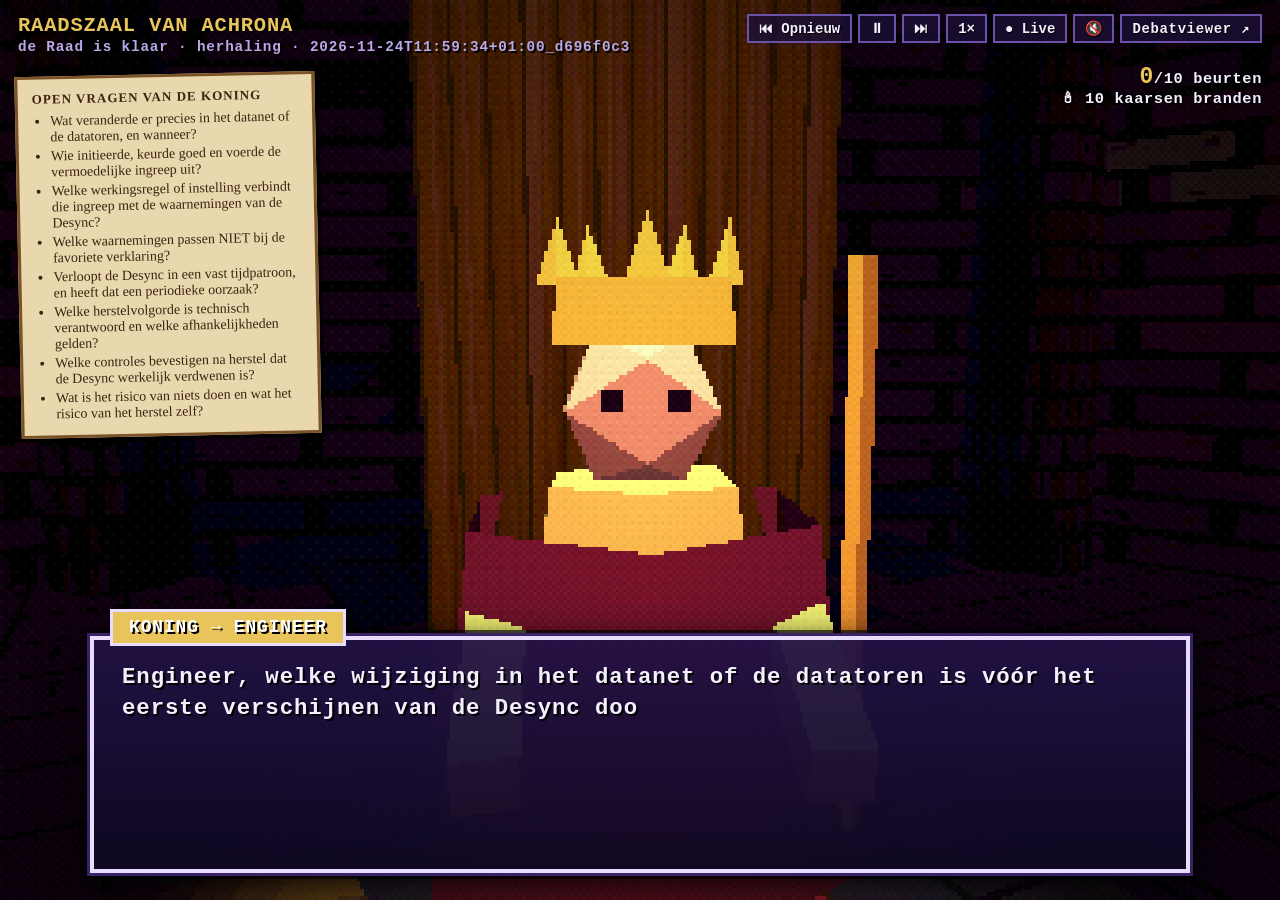
==== zaal/index.html @ 0ef10c66 "Raadszaal: PS1-stijl 3D-weergave van het debat op /zaal Kaarsen als Beurtenbudget, tekstbox in recht" ====
<!doctype html>
<html lang="nl">
<head>
<meta charset="utf-8">
<meta name="viewport" content="width=device-width, initial-scale=1">
<title>Raadszaal van Achrona</title>
<style>
  :root { --paars: #2a1650; --rand: #e8dcff; --diep: #0b0614; --goud: #e8c45a; --tekst: #f4efff; }
  * { box-sizing: border-box; }
  html, body { margin: 0; height: 100%; overflow: hidden; background: var(--diep); color: var(--tekst);
    font-family: "Courier New", ui-monospace, monospace; }
  canvas#scherm { position: fixed; inset: 0; width: 100vw; height: 100vh; display: block; cursor: pointer; }
  .pixel { font-weight: 700; letter-spacing: .04em; text-shadow: 2px 2px 0 #000; }

  /* Bovenbalk */
  #kop { position: fixed; top: 0; left: 0; right: 0; display: flex; align-items: flex-start; gap: 16px; padding: 14px 18px; pointer-events: none; }
  #titel { font-size: clamp(14px, 1.6vw, 22px); color: var(--goud); }
  #titel small { display: block; font-size: .7em; color: #b9a8e6; margin-top: 2px; }
  #knoppen { margin-left: auto; display: flex; gap: 6px; flex-wrap: wrap; justify-content: flex-end; pointer-events: auto; }
  #knoppen button, #knoppen a { font: inherit; font-size: 14px; font-weight: 700; color: var(--tekst); background: #1b1036cc; border: 2px solid #6a52a8;
    padding: 4px 10px; cursor: pointer; text-decoration: none; text-shadow: 1px 1px 0 #000; image-rendering: pixelated; }
  #knoppen button:hover, #knoppen a:hover { border-color: var(--rand); background: #2a1a52; }
  #knoppen .aan { border-color: var(--goud); color: var(--goud); }

  /* Beurtenteller */
  #teller { position: fixed; top: 64px; right: 18px; font-size: clamp(13px, 1.2vw, 17px); text-align: right; pointer-events: none; }
  #teller b { color: var(--goud); font-size: 1.5em; }

  /* Open vragen: briefje op perkament */
  #briefje { position: fixed; top: 74px; left: 18px; width: min(300px, 28vw); background: #e9d8ad; color: #3b2412;
    font-family: Georgia, "Times New Roman", serif; font-size: 14px; padding: 12px 14px 10px; border: 3px solid #7a5428;
    box-shadow: 4px 4px 0 #000a; transform: rotate(-1.2deg); max-height: 46vh; overflow: auto; }
  #briefje h3 { margin: 0 0 6px; font-size: 13px; letter-spacing: .08em; text-transform: uppercase; }
  #briefje ul { margin: 0; padding-left: 18px; }
  #briefje li { margin: 3px 0; }
  #briefje li.nieuw::after { content: " ✦ nieuw"; color: #a0300c; font-size: 11px; font-weight: 700; }
  #briefje li.af { text-decoration: line-through; opacity: .6; }
  #briefje .leeg { font-style: italic; opacity: .7; }
  @media (max-width: 800px) { #briefje { display: none; } }

  /* Tekstbox in rechtszaalstijl */
  #dialoog { position: fixed; left: 50%; bottom: 3vh; transform: translateX(-50%); width: min(1100px, 94vw); min-height: 23vh;
    background: linear-gradient(180deg, #221245f2, #0e0822f2); border: 4px solid var(--rand); outline: 3px solid #3a2266;
    box-shadow: 0 0 0 6px #000a, 0 10px 40px #000; padding: 22px 28px 26px; font-size: clamp(16px, 1.75vw, 25px); line-height: 1.4;
    transition: opacity .15s; }
  #dialoog.weg { opacity: 0; pointer-events: none; }
  #naambord { position: absolute; top: -1.75em; left: 16px; padding: 3px 16px; background: var(--kleur, #6a52a8);
    border: 3px solid var(--rand); color: #fff; font-size: .8em; text-transform: uppercase; }
  #naambord .pijl { opacity: .85; }
  #tekst { min-height: 3.6em; }
  #sub { margin-top: 10px; font-size: .72em; color: #cfc2f2; font-style: italic; opacity: 0; transition: opacity .3s; }
  #sub.zicht { opacity: 1; }
  #verder { position: absolute; right: 18px; bottom: 8px; color: var(--goud); animation: knip .8s steps(2) infinite; opacity: 0; }
  #verder.zicht { opacity: 1; }
  #pagina { position: absolute; right: 44px; bottom: 9px; font-size: .55em; color: #9a8ac8; }
  @keyframes knip { 50% { visibility: hidden; } }
  .id { display: inline-block; padding: 0 .25em; margin: 0 .05em; border-radius: 3px; background: color-mix(in srgb, var(--k) 30%, #000);
    color: #fff; border: 2px solid var(--k); font-size: .82em; line-height: 1.25; }

  /* Label boven een hoofd (toolcalls) */
  .label { position: fixed; transform: translate(-50%, -100%); background: #0e0822ee; border: 2px solid var(--k, #e8dcff); color: #fff;
    padding: 3px 10px; font-size: clamp(12px, 1.1vw, 16px); white-space: nowrap; pointer-events: none; transition: opacity .2s; }
  .label::after { content: ""; position: absolute; left: 50%; bottom: -9px; margin-left: -6px; border: 6px solid transparent; border-top-color: var(--k, #e8dcff); }

  /* Uitroep bij geschillen */
  #uitroep { position: fixed; left: 50%; top: 40%; transform: translate(-50%, -50%) rotate(-6deg) scale(0); font-size: clamp(48px, 9vw, 140px);
    font-weight: 900; font-style: italic; color: #fff3c4; -webkit-text-stroke: 4px #5a0a14; text-shadow: 6px 6px 0 #5a0a14, 0 0 40px #ff3b3b;
    pointer-events: none; padding: .1em .5em; background: radial-gradient(closest-side, #ff4a2acc, #c8102e99 60%, transparent);
    transition: transform .18s cubic-bezier(.2, 1.8, .4, 1); }
  #uitroep.zicht { transform: translate(-50%, -50%) rotate(-6deg) scale(1); }
  .schud { animation: schud .35s; }
  @keyframes schud { 20% { translate: -10px 4px; } 40% { translate: 8px -6px; } 60% { translate: -6px 3px; } 80% { translate: 4px -2px; } }

  /* Finale: het Verdict op een perkamentrol */
  #finale { position: fixed; inset: 0; display: grid; place-items: center; background: #05020acc; opacity: 0; pointer-events: none; transition: opacity .6s; }
  #finale.zicht { opacity: 1; pointer-events: auto; }
  #rol { width: min(860px, 92vw); max-height: 86vh; overflow: auto; background: #ead9ae; color: #2e1a0c; font-family: Georgia, serif;
    border: 6px double #7a5428; box-shadow: 0 0 0 4px #3b2412, 0 20px 80px #000; padding: 26px 34px; transform: scaleY(.02); transform-origin: top;
    transition: transform .9s cubic-bezier(.2, .9, .3, 1); }
  #finale.zicht #rol { transform: scaleY(1); }
  #rol h2 { margin: 0 0 4px; text-align: center; letter-spacing: .12em; text-transform: uppercase; font-size: 22px; }
  #rol .onder { text-align: center; font-style: italic; margin-bottom: 14px; opacity: .75; }
  #rol h3 { margin: 14px 0 4px; font-size: 13px; letter-spacing: .1em; text-transform: uppercase; color: #6a3a10; }
  #rol .deel { margin: 8px 0; }
  #rol .meter { height: 10px; background: #00000022; border: 1px solid #00000044; margin-top: 4px; position: relative; }
  #rol .meter i { position: absolute; inset: 0 auto 0 0; background: var(--k); }
  #rol .zeker { font-size: 12px; opacity: .8; }
  #rol .id { font-family: "Courier New", monospace; font-size: 12px; color: #fff; }
  #rol ol { margin: 4px 0; padding-left: 22px; }
  #rol .sluit { display: block; margin: 16px auto 0; font: inherit; padding: 6px 16px; background: #3b2412; color: #ead9ae; border: 0; cursor: pointer; }

  #laden { position: fixed; inset: 0; display: grid; place-items: center; font-size: 20px; color: var(--goud); background: var(--diep); }
</style>
<script type="importmap">{ "imports": { "three": "/zaal/vendor/three.module.min.js" } }</script>
</head>
<body>
<canvas id="scherm"></canvas>

<div id="kop">
  <div id="titel" class="pixel">RAADSZAAL VAN ACHRONA<small id="status">wachten op trace.json…</small></div>
  <div id="knoppen" class="pixel">
    <button id="k-opnieuw" title="Opnieuw afspelen vanaf het begin">⏮ Opnieuw</button>
    <button id="k-pauze" title="Pauze (P)">⏸</button>
    <button id="k-volgende" title="Volgende stap (→)">⏭</button>
    <button id="k-tempo" title="Afspeelsnelheid">1×</button>
    <button id="k-live" title="Spring naar de laatste stand">● Live</button>
    <button id="k-geluid" title="Geluid aan/uit">🔇</button>
    <a href="/" title="De gewone debatviewer">Debatviewer ↗</a>
  </div>
</div>
<div id="teller" class="pixel"></div>

<div id="briefje"><h3>Open vragen van de Koning</h3><div id="vragen"><span class="leeg">Nog geen open vragen.</span></div></div>

<div id="dialoog" class="pixel weg">
  <div id="naambord"></div>
  <div id="tekst"></div>
  <div id="sub"></div>
  <div id="pagina"></div>
  <div id="verder">▼</div>
</div>

<div id="uitroep">BEZWAAR!</div>
<div id="finale"><div id="rol"></div></div>
<div id="laden" class="pixel">De Raad wordt bijeengeroepen…</div>

<script type="module" src="/zaal/zaal.js"></script>
</body>
</html>
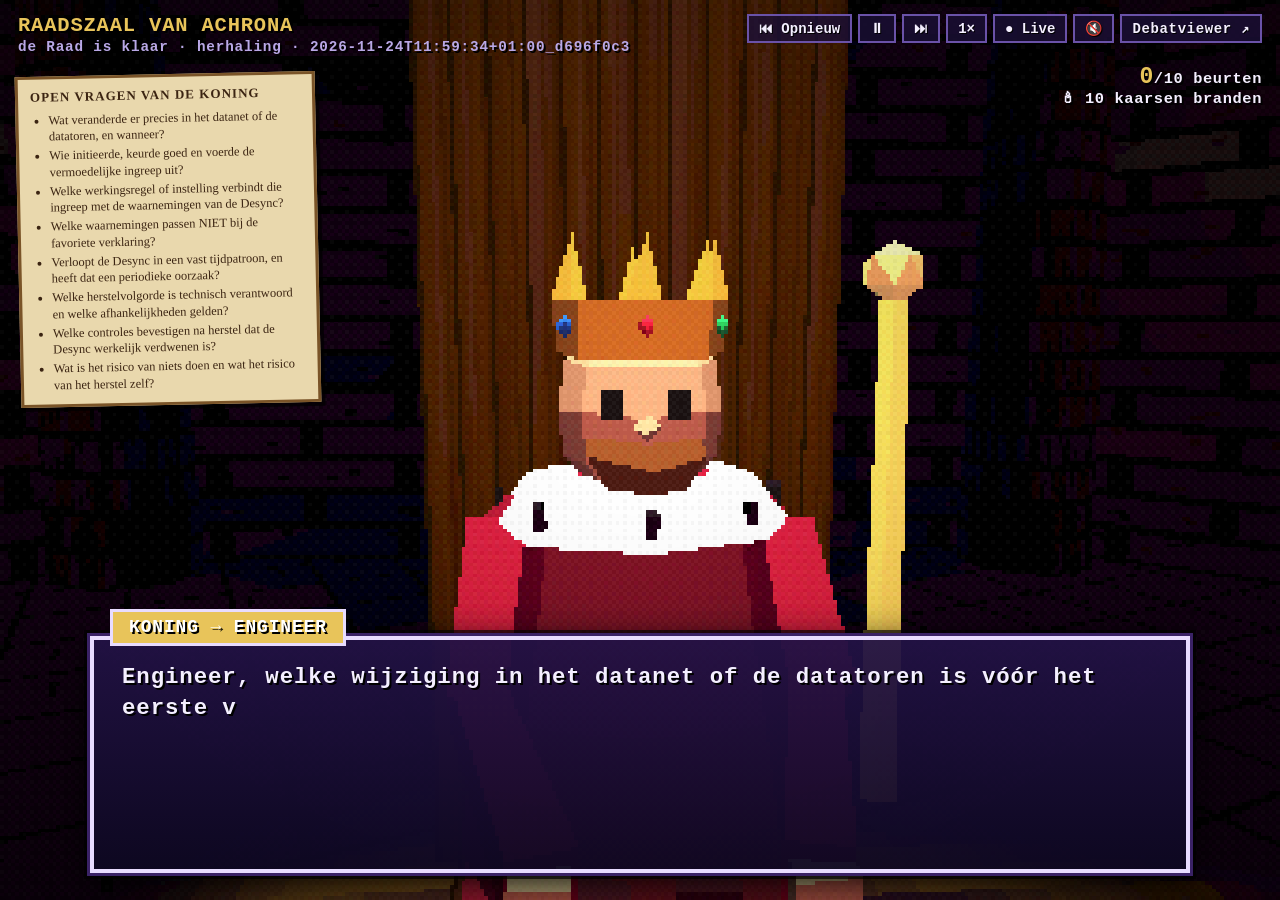
==== commit 7df59640: "Raadszaal: low-poly Blender-personages voor de 6 Rollen en de Koning zaal/modellen/raad.glb komt uit" ====
--- a/zaal/index.html
+++ b/zaal/index.html
@@ -28,7 +28,7 @@
 
   /* Open vragen: briefje op perkament */
   #briefje { position: fixed; top: 74px; left: 18px; width: min(300px, 28vw); background: #e9d8ad; color: #3b2412;
-    font-family: Georgia, "Times New Roman", serif; font-size: 14px; padding: 12px 14px 10px; border: 3px solid #7a5428;
+    font-family: Georgia, "Times New Roman", serif; font-size: 12.5px; line-height: 1.3; padding: 10px 12px 8px; border: 3px solid #7a5428;
     box-shadow: 4px 4px 0 #000a; transform: rotate(-1.2deg); max-height: 46vh; overflow: auto; }
   #briefje h3 { margin: 0 0 6px; font-size: 13px; letter-spacing: .08em; text-transform: uppercase; }
   #briefje ul { margin: 0; padding-left: 18px; }
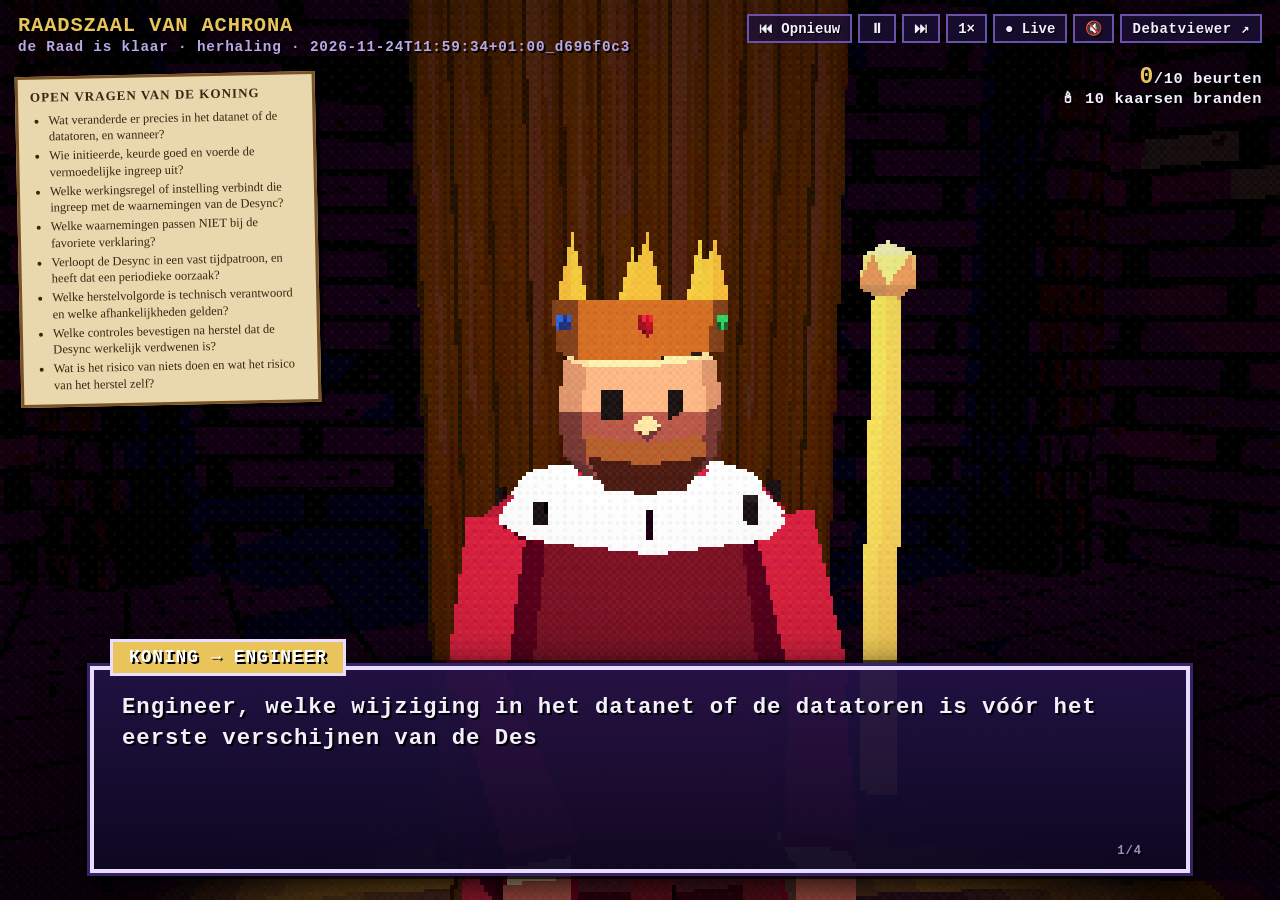
==== commit 0dba3536: "Raadszaal: lange vragen en redenen van de Koning over pagina's verdelen Co-Authored-By: Claude Opus " ====
--- a/zaal/index.html
+++ b/zaal/index.html
@@ -48,6 +48,8 @@
     border: 3px solid var(--rand); color: #fff; font-size: .8em; text-transform: uppercase; }
   #naambord .pijl { opacity: .85; }
   #tekst { min-height: 3.6em; }
+  #tekst.reden { font-style: italic; color: #d8ccf6; }
+  #tekst.reden::before { content: "✦ "; color: var(--goud); font-style: normal; }
   #sub { margin-top: 10px; font-size: .72em; color: #cfc2f2; font-style: italic; opacity: 0; transition: opacity .3s; }
   #sub.zicht { opacity: 1; }
   #verder { position: absolute; right: 18px; bottom: 8px; color: var(--goud); animation: knip .8s steps(2) infinite; opacity: 0; }
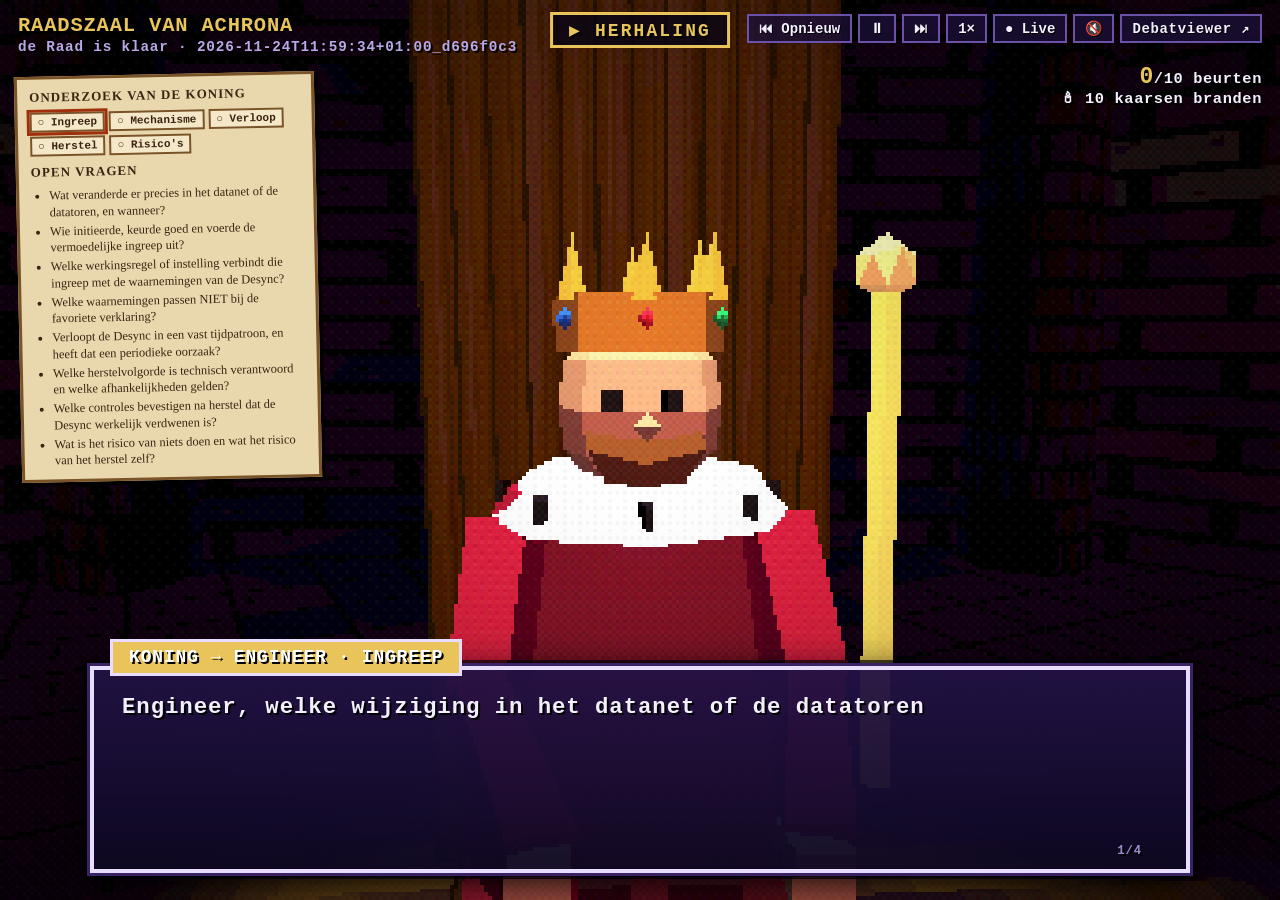
==== commit efe7cd73: "Raadszaal: aansluiten op de nieuwe backend antwoord als dialoog, bronverwijzingen als bewijskaarten " ====
--- a/zaal/index.html
+++ b/zaal/index.html
@@ -91,6 +91,31 @@
   #rol ol { margin: 4px 0; padding-left: 22px; }
   #rol .sluit { display: block; margin: 16px auto 0; font: inherit; padding: 6px 16px; background: #3b2412; color: #ead9ae; border: 0; cursor: pointer; }
 
+
+  /* Modus: LIVE of HERHALING */
+  #modus { position: fixed; top: 12px; left: 50%; transform: translateX(-50%); font-size: clamp(14px, 1.4vw, 20px); padding: 4px 16px;
+    border: 3px solid currentColor; background: #0b0614dd; pointer-events: none; letter-spacing: .12em; }
+  #modus.live { color: #ff5a5a; } #modus.herhaling { color: var(--goud); } #modus.fout { color: #ff7a7a; }
+  #modus.live::before { content: "● "; animation: knip 1s steps(2) infinite; }
+  /* Foutmelding bij status "fout" */
+  #fout { position: fixed; top: 56px; left: 50%; transform: translateX(-50%); width: min(760px, 92vw); background: #3a0a12f0; color: #ffe0e0;
+    border: 3px solid #ff6a6a; padding: 10px 16px; font-size: 15px; display: none; z-index: 5; }
+  #fout.zicht { display: block; }
+  /* Onderzoeksbord (doelen van de Koning) */
+  #bord { display: flex; flex-wrap: wrap; gap: 4px; margin: 0 0 8px; }
+  #bord span { font-family: "Courier New", monospace; font-size: 11px; font-weight: 700; padding: 1px 6px; border: 2px solid #7a5428; background: #f4e8c8; }
+  #bord span.onderbouwd { background: #2f7a3a; color: #fff; border-color: #1f5a2a; }
+  #bord span.onbeslist { background: #c07a10; color: #fff; border-color: #8a5208; }
+  #bord span.nu { outline: 3px solid #a0300c; }
+  /* Bewijskaarten (bronverwijzingen van het Raadslid) */
+  #kaarten { position: fixed; right: 18px; top: 118px; width: min(340px, 30vw); max-height: calc(70vh - 130px); overflow: hidden; display: flex; flex-direction: column; gap: 7px; pointer-events: none; }
+  #kaarten .kop { font-family: "Courier New", monospace; font-weight: 700; font-size: 12px; color: #e8dcff; letter-spacing: .06em; text-shadow: 1px 1px 0 #000; }
+  .kaart { background: #f3e6c4; color: #2e1a0c; border: 3px solid var(--k); box-shadow: 3px 3px 0 #000a; padding: 6px 9px; font-family: Georgia, serif;
+    font-size: 13px; line-height: 1.3; text-shadow: none; flex-shrink: 0; transform: translateX(120%); transition: transform .35s cubic-bezier(.2, 1.4, .4, 1); }
+  .kaart.in { transform: translateX(0); }
+  .kaart .bk { font-family: "Courier New", monospace; font-size: 11px; color: #5a3a20; overflow: hidden; text-overflow: ellipsis; white-space: nowrap; margin: 2px 0 3px; }
+  .kaart .id { font-family: "Courier New", monospace; font-size: 12px; color: #fff; border-radius: 0; }
+  @media (max-width: 900px) { #kaarten { display: none; } }
   #laden { position: fixed; inset: 0; display: grid; place-items: center; font-size: 20px; color: var(--goud); background: var(--diep); }
 </style>
 <script type="importmap">{ "imports": { "three": "/zaal/vendor/three.module.min.js" } }</script>
@@ -110,9 +135,12 @@
     <a href="/" title="De gewone debatviewer">Debatviewer ↗</a>
   </div>
 </div>
+<div id="modus" class="pixel"></div>
+<div id="fout" class="pixel"></div>
 <div id="teller" class="pixel"></div>
+<div id="kaarten"></div>
 
-<div id="briefje"><h3>Open vragen van de Koning</h3><div id="vragen"><span class="leeg">Nog geen open vragen.</span></div></div>
+<div id="briefje"><h3>Onderzoek van de Koning</h3><div id="bord"></div><h3>Open vragen</h3><div id="vragen"><span class="leeg">Nog geen open vragen.</span></div></div>
 
 <div id="dialoog" class="pixel weg">
   <div id="naambord"></div>
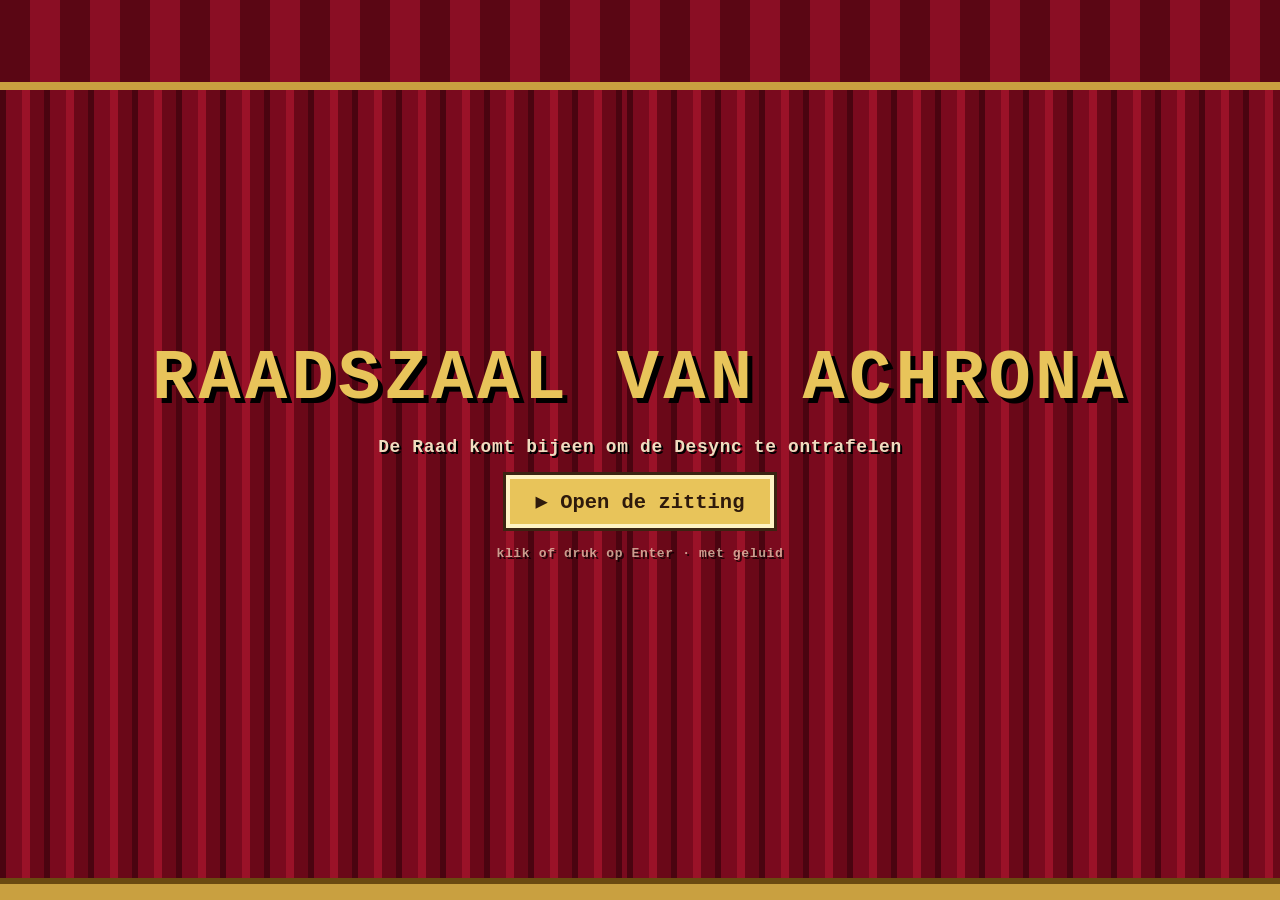
==== commit a00bdadc: "Raadszaal: intro met gordijn, fanfare en camera rond de tafel Co-Authored-By: Claude Opus 5.5 <norep" ====
--- a/zaal/index.html
+++ b/zaal/index.html
@@ -116,6 +116,25 @@
   .kaart .bk { font-family: "Courier New", monospace; font-size: 11px; color: #5a3a20; overflow: hidden; text-overflow: ellipsis; white-space: nowrap; margin: 2px 0 3px; }
   .kaart .id { font-family: "Courier New", monospace; font-size: 12px; color: #fff; border-radius: 0; }
   @media (max-width: 900px) { #kaarten { display: none; } }
+
+  /* Intro: gordijn en startscherm */
+  #gordijn { position: fixed; inset: 0; z-index: 20; pointer-events: none; }
+  #gordijn .doek { position: absolute; top: 0; bottom: 0; width: 51%; pointer-events: auto;
+    background: repeating-linear-gradient(90deg, #4a0410 0 6px, #7a0a1e 6px 22px, #9a1228 22px 30px, #6a0818 30px 44px);
+    box-shadow: inset 0 -16px 0 #c9a040, inset 0 -22px 0 #6a4a10; transition: transform 1.9s cubic-bezier(.6, .05, .3, 1); }
+  #gordijn .links { left: 0; } #gordijn .rechts { right: 0; }
+  #gordijn .kap { position: absolute; left: 0; right: 0; top: 0; height: 10vh; border-bottom: 8px solid #c9a040;
+    background: repeating-linear-gradient(90deg, #5a0614 0 30px, #8a0e24 30px 60px); transition: transform 1.9s cubic-bezier(.6, .05, .3, 1); }
+  #gordijn.open .links { transform: translateX(-102%); } #gordijn.open .rechts { transform: translateX(102%); }
+  #gordijn.open .kap { transform: translateY(-115%); } #gordijn.open .doek { pointer-events: none; }
+  #startscherm { position: fixed; inset: 0; z-index: 21; display: grid; place-content: center; gap: 18px; text-align: center; transition: opacity .5s; }
+  #startscherm.weg { opacity: 0; pointer-events: none; }
+  #startscherm h1 { margin: 0; color: var(--goud); font-size: clamp(30px, 5.5vw, 72px); text-shadow: 5px 5px 0 #000; letter-spacing: .06em; }
+  #startscherm p { margin: 0; color: #f0dcc0; font-size: clamp(14px, 1.4vw, 20px); text-shadow: 2px 2px 0 #000; }
+  #startscherm button { justify-self: center; font: inherit; font-weight: 700; font-size: clamp(16px, 1.6vw, 22px); color: #2e1a0c; background: var(--goud);
+    border: 4px solid #fff3c4; outline: 3px solid #3b2412; padding: 10px 26px; cursor: pointer; text-shadow: none; animation: puls 1.4s ease-in-out infinite; }
+  @keyframes puls { 50% { transform: scale(1.06); } }
+  #startscherm button:hover { animation: none; background: #fff3c4; }
   #laden { position: fixed; inset: 0; display: grid; place-items: center; font-size: 20px; color: var(--goud); background: var(--diep); }
 </style>
 <script type="importmap">{ "imports": { "three": "/zaal/vendor/three.module.min.js" } }</script>
@@ -152,6 +171,8 @@
 
 <div id="uitroep">BEZWAAR!</div>
 <div id="finale"><div id="rol"></div></div>
+<div id="gordijn"><div class="doek links"></div><div class="doek rechts"></div><div class="kap"></div></div>
+<div id="startscherm" class="pixel"><h1>RAADSZAAL VAN ACHRONA</h1><p>De Raad komt bijeen om de Desync te ontrafelen</p><button id="k-start">▶ Open de zitting</button><p style="font-size:13px;opacity:.7">klik of druk op Enter · met geluid</p></div>
 <div id="laden" class="pixel">De Raad wordt bijeengeroepen…</div>
 
 <script type="module" src="/zaal/zaal.js"></script>
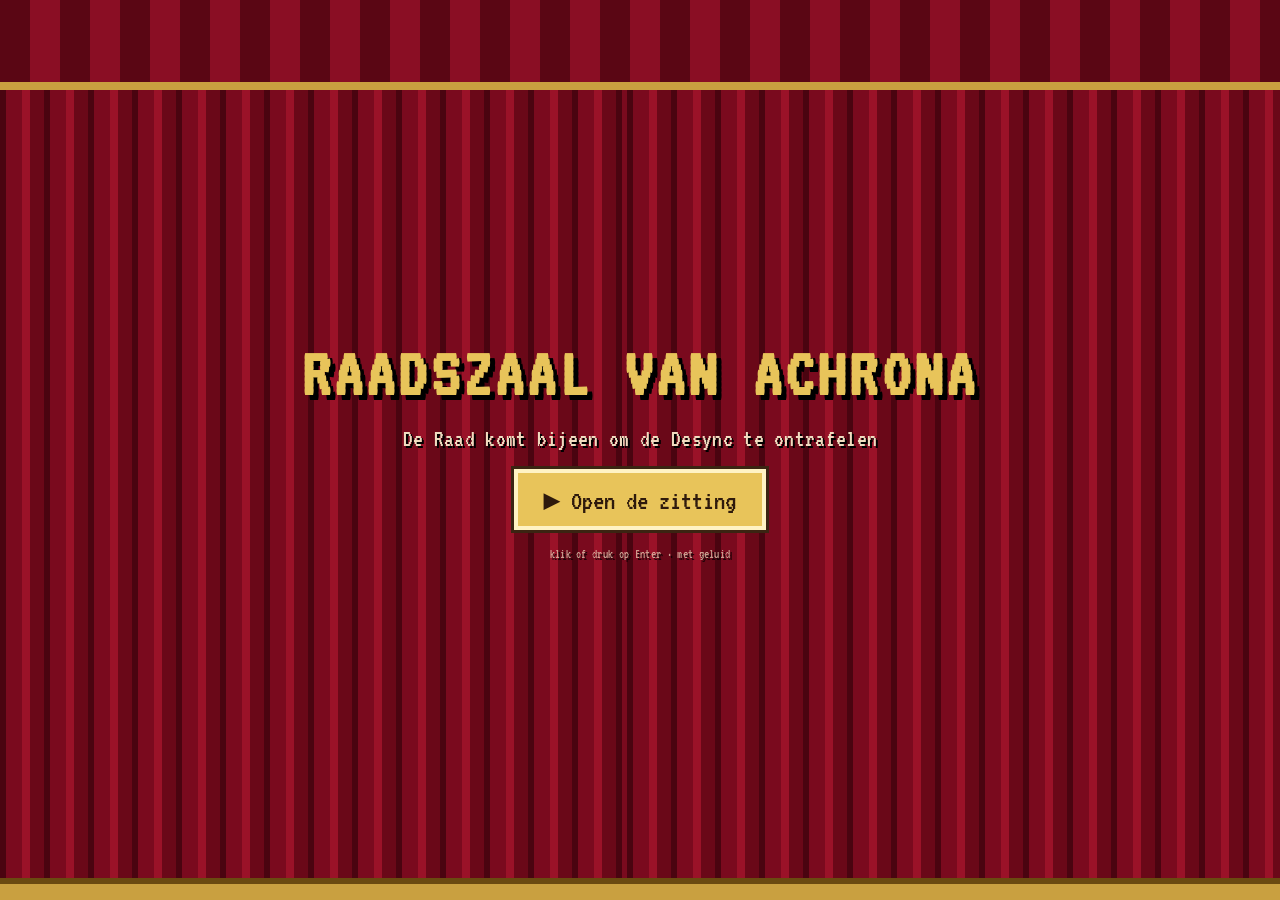
==== commit d498e386: "Raadszaal: pixellettertype VT323, portret in de tekstbox, BEWIJS-stempel bij gecontroleerde citaten" ====
--- a/zaal/index.html
+++ b/zaal/index.html
@@ -4,26 +4,27 @@
 <meta charset="utf-8">
 <meta name="viewport" content="width=device-width, initial-scale=1">
 <title>Raadszaal van Achrona</title>
+<link rel="stylesheet" href="/zaal/fonts/vt323.css">
 <style>
   :root { --paars: #2a1650; --rand: #e8dcff; --diep: #0b0614; --goud: #e8c45a; --tekst: #f4efff; }
   * { box-sizing: border-box; }
   html, body { margin: 0; height: 100%; overflow: hidden; background: var(--diep); color: var(--tekst);
     font-family: "Courier New", ui-monospace, monospace; }
   canvas#scherm { position: fixed; inset: 0; width: 100vw; height: 100vh; display: block; cursor: pointer; }
-  .pixel { font-weight: 700; letter-spacing: .04em; text-shadow: 2px 2px 0 #000; }
+  .pixel { font-family: "VT323", "Courier New", monospace; font-weight: 400; letter-spacing: .02em; text-shadow: 2px 2px 0 #000; }
 
   /* Bovenbalk */
   #kop { position: fixed; top: 0; left: 0; right: 0; display: flex; align-items: flex-start; gap: 16px; padding: 14px 18px; pointer-events: none; }
-  #titel { font-size: clamp(14px, 1.6vw, 22px); color: var(--goud); }
+  #titel { font-size: clamp(20px, 2.1vw, 30px); color: var(--goud); line-height: 1; }
   #titel small { display: block; font-size: .7em; color: #b9a8e6; margin-top: 2px; }
   #knoppen { margin-left: auto; display: flex; gap: 6px; flex-wrap: wrap; justify-content: flex-end; pointer-events: auto; }
-  #knoppen button, #knoppen a { font: inherit; font-size: 14px; font-weight: 700; color: var(--tekst); background: #1b1036cc; border: 2px solid #6a52a8;
+  #knoppen button, #knoppen a { font: inherit; font-size: 19px; font-weight: 400; line-height: 1; color: var(--tekst); background: #1b1036cc; border: 2px solid #6a52a8;
     padding: 4px 10px; cursor: pointer; text-decoration: none; text-shadow: 1px 1px 0 #000; image-rendering: pixelated; }
   #knoppen button:hover, #knoppen a:hover { border-color: var(--rand); background: #2a1a52; }
   #knoppen .aan { border-color: var(--goud); color: var(--goud); }
 
   /* Beurtenteller */
-  #teller { position: fixed; top: 64px; right: 18px; font-size: clamp(13px, 1.2vw, 17px); text-align: right; pointer-events: none; }
+  #teller { position: fixed; top: 64px; right: 18px; font-size: clamp(17px, 1.5vw, 22px); line-height: 1.05; text-align: right; pointer-events: none; }
   #teller b { color: var(--goud); font-size: 1.5em; }
 
   /* Open vragen: briefje op perkament */
@@ -41,11 +42,16 @@
   /* Tekstbox in rechtszaalstijl */
   #dialoog { position: fixed; left: 50%; bottom: 3vh; transform: translateX(-50%); width: min(1100px, 94vw); min-height: 23vh;
     background: linear-gradient(180deg, #221245f2, #0e0822f2); border: 4px solid var(--rand); outline: 3px solid #3a2266;
-    box-shadow: 0 0 0 6px #000a, 0 10px 40px #000; padding: 22px 28px 26px; font-size: clamp(16px, 1.75vw, 25px); line-height: 1.4;
+    box-shadow: 0 0 0 6px #000a, 0 10px 40px #000; padding: 20px 28px 24px; font-size: clamp(22px, 2.35vw, 34px); line-height: 1.12;
+    display: grid; grid-template-columns: auto 1fr; column-gap: 22px;
     transition: opacity .15s; }
   #dialoog.weg { opacity: 0; pointer-events: none; }
-  #naambord { position: absolute; top: -1.75em; left: 16px; padding: 3px 16px; background: var(--kleur, #6a52a8);
-    border: 3px solid var(--rand); color: #fff; font-size: .8em; text-transform: uppercase; }
+  #naambord { position: absolute; top: -1.45em; left: 16px; padding: 2px 16px; background: var(--kleur, #6a52a8);
+    border: 3px solid var(--rand); color: #fff; font-size: .85em; text-transform: uppercase; }
+  #portret { grid-row: 1 / span 3; width: 4.6em; height: 4.6em; border: 3px solid var(--kleur, #e8dcff); outline: 2px solid #000;
+    image-rendering: pixelated; background: #1b1036; align-self: start; margin-top: 4px; }
+  #portret:not([src]) { visibility: hidden; width: 0; border: 0; outline: 0; }
+  #tekst, #sub { grid-column: 2; }
   #naambord .pijl { opacity: .85; }
   #tekst { min-height: 3.6em; }
   #tekst.reden { font-style: italic; color: #d8ccf6; }
@@ -61,7 +67,7 @@
 
   /* Label boven een hoofd (toolcalls) */
   .label { position: fixed; transform: translate(-50%, -100%); background: #0e0822ee; border: 2px solid var(--k, #e8dcff); color: #fff;
-    padding: 3px 10px; font-size: clamp(12px, 1.1vw, 16px); white-space: nowrap; pointer-events: none; transition: opacity .2s; }
+    padding: 2px 10px; font-size: clamp(17px, 1.5vw, 22px); white-space: nowrap; pointer-events: none; transition: opacity .2s; }
   .label::after { content: ""; position: absolute; left: 50%; bottom: -9px; margin-left: -6px; border: 6px solid transparent; border-top-color: var(--k, #e8dcff); }
 
   /* Uitroep bij geschillen */
@@ -89,6 +95,13 @@
   #rol .zeker { font-size: 12px; opacity: .8; }
   #rol .id { font-family: "Courier New", monospace; font-size: 12px; color: #fff; }
   #rol ol { margin: 4px 0; padding-left: 22px; }
+  #rol { position: relative; }
+  #rol { padding-top: 120px !important; }
+  #rol .zegel { position: absolute; top: 14px; left: 50%; margin-left: -48px; width: 96px; height: 96px; border-radius: 50%; display: grid; place-items: center;
+    background: radial-gradient(circle at 40% 35%, #d8343a, #8a0c14 70%); color: #ffd9c0; font-family: Georgia, serif; font-weight: 700;
+    font-size: 15px; letter-spacing: .08em; box-shadow: 0 0 0 5px #a3121c, 3px 4px 0 6px #0005; transform: rotate(-14deg) scale(3); opacity: 0; }
+  #finale.zicht #rol .zegel { animation: zegel .35s cubic-bezier(.5, 0, .8, .4) 1.2s forwards; }
+  @keyframes zegel { to { transform: rotate(-14deg) scale(1); opacity: 1; } }
   #rol .sluit { display: block; margin: 16px auto 0; font: inherit; padding: 6px 16px; background: #3b2412; color: #ead9ae; border: 0; cursor: pointer; }
 
 
@@ -103,17 +116,17 @@
   #fout.zicht { display: block; }
   /* Onderzoeksbord (doelen van de Koning) */
   #bord { display: flex; flex-wrap: wrap; gap: 4px; margin: 0 0 8px; }
-  #bord span { font-family: "Courier New", monospace; font-size: 11px; font-weight: 700; padding: 1px 6px; border: 2px solid #7a5428; background: #f4e8c8; }
+  #bord span { font-family: "VT323", monospace; font-size: 15px; font-weight: 400; padding: 1px 6px; border: 2px solid #7a5428; background: #f4e8c8; }
   #bord span.onderbouwd { background: #2f7a3a; color: #fff; border-color: #1f5a2a; }
   #bord span.onbeslist { background: #c07a10; color: #fff; border-color: #8a5208; }
   #bord span.nu { outline: 3px solid #a0300c; }
   /* Bewijskaarten (bronverwijzingen van het Raadslid) */
   #kaarten { position: fixed; right: 18px; top: 118px; width: min(340px, 30vw); max-height: calc(70vh - 130px); overflow: hidden; display: flex; flex-direction: column; gap: 7px; pointer-events: none; }
-  #kaarten .kop { font-family: "Courier New", monospace; font-weight: 700; font-size: 12px; color: #e8dcff; letter-spacing: .06em; text-shadow: 1px 1px 0 #000; }
+  #kaarten .kop { font-family: "VT323", monospace; font-weight: 400; font-size: 17px; color: #e8dcff; letter-spacing: .06em; text-shadow: 1px 1px 0 #000; }
   .kaart { background: #f3e6c4; color: #2e1a0c; border: 3px solid var(--k); box-shadow: 3px 3px 0 #000a; padding: 6px 9px; font-family: Georgia, serif;
     font-size: 13px; line-height: 1.3; text-shadow: none; flex-shrink: 0; transform: translateX(120%); transition: transform .35s cubic-bezier(.2, 1.4, .4, 1); }
   .kaart.in { transform: translateX(0); }
-  .kaart .bk { font-family: "Courier New", monospace; font-size: 11px; color: #5a3a20; overflow: hidden; text-overflow: ellipsis; white-space: nowrap; margin: 2px 0 3px; }
+  .kaart .bk { font-family: "VT323", monospace; font-size: 15px; color: #5a3a20; overflow: hidden; text-overflow: ellipsis; white-space: nowrap; margin: 2px 0 3px; }
   .kaart .id { font-family: "Courier New", monospace; font-size: 12px; color: #fff; border-radius: 0; }
   @media (max-width: 900px) { #kaarten { display: none; } }
 
@@ -130,11 +143,19 @@
   #startscherm { position: fixed; inset: 0; z-index: 21; display: grid; place-content: center; gap: 18px; text-align: center; transition: opacity .5s; }
   #startscherm.weg { opacity: 0; pointer-events: none; }
   #startscherm h1 { margin: 0; color: var(--goud); font-size: clamp(30px, 5.5vw, 72px); text-shadow: 5px 5px 0 #000; letter-spacing: .06em; }
-  #startscherm p { margin: 0; color: #f0dcc0; font-size: clamp(14px, 1.4vw, 20px); text-shadow: 2px 2px 0 #000; }
-  #startscherm button { justify-self: center; font: inherit; font-weight: 700; font-size: clamp(16px, 1.6vw, 22px); color: #2e1a0c; background: var(--goud);
+  #startscherm p { margin: 0; color: #f0dcc0; font-size: clamp(20px, 1.9vw, 28px); text-shadow: 2px 2px 0 #000; }
+  #startscherm button { justify-self: center; font: inherit; font-weight: 400; font-size: clamp(24px, 2.2vw, 32px); color: #2e1a0c; background: var(--goud);
     border: 4px solid #fff3c4; outline: 3px solid #3b2412; padding: 10px 26px; cursor: pointer; text-shadow: none; animation: puls 1.4s ease-in-out infinite; }
   @keyframes puls { 50% { transform: scale(1.06); } }
   #startscherm button:hover { animation: none; background: #fff3c4; }
+  /* BEWIJS-stempel bij gecontroleerde citaten */
+  #stempel { position: fixed; right: 90px; top: 190px; z-index: 6; pointer-events: none; padding: 4px 16px 0; border: 5px solid #d8343a;
+    outline: 2px solid #d8343a; outline-offset: 3px; color: #ff5a4a; font-family: "VT323", monospace; font-size: 46px; line-height: .9;
+    text-align: center; letter-spacing: .08em; background: #1a060acc; transform: rotate(-12deg) scale(2.6); opacity: 0; text-shadow: 2px 2px 0 #000; }
+  #stempel small { display: block; font-size: 17px; letter-spacing: .12em; padding-bottom: 4px; }
+  #stempel.zicht { animation: stempel 1.5s ease-out forwards; }
+  @keyframes stempel { 0% { transform: rotate(-12deg) scale(2.6); opacity: 0; } 14% { transform: rotate(-12deg) scale(1); opacity: 1; }
+    80% { transform: rotate(-12deg) scale(1); opacity: 1; } 100% { transform: rotate(-12deg) scale(1); opacity: 0; } }
   #laden { position: fixed; inset: 0; display: grid; place-items: center; font-size: 20px; color: var(--goud); background: var(--diep); }
 </style>
 <script type="importmap">{ "imports": { "three": "/zaal/vendor/three.module.min.js" } }</script>
@@ -149,6 +170,7 @@
     <button id="k-pauze" title="Pauze (P)">⏸</button>
     <button id="k-volgende" title="Volgende stap (→)">⏭</button>
     <button id="k-tempo" title="Afspeelsnelheid">1×</button>
+    <button id="k-kort" title="Kort: lange getuigenissen ingekort · Volledig: alles">Kort</button>
     <button id="k-live" title="Spring naar de laatste stand">● Live</button>
     <button id="k-geluid" title="Geluid aan/uit">🔇</button>
     <a href="/" title="De gewone debatviewer">Debatviewer ↗</a>
@@ -163,6 +185,7 @@
 
 <div id="dialoog" class="pixel weg">
   <div id="naambord"></div>
+  <img id="portret" alt="">
   <div id="tekst"></div>
   <div id="sub"></div>
   <div id="pagina"></div>
@@ -170,6 +193,7 @@
 </div>
 
 <div id="uitroep">BEZWAAR!</div>
+<div id="stempel">BEWIJS<small>CITATEN GECONTROLEERD</small></div>
 <div id="finale"><div id="rol"></div></div>
 <div id="gordijn"><div class="doek links"></div><div class="doek rechts"></div><div class="kap"></div></div>
 <div id="startscherm" class="pixel"><h1>RAADSZAAL VAN ACHRONA</h1><p>De Raad komt bijeen om de Desync te ontrafelen</p><button id="k-start">▶ Open de zitting</button><p style="font-size:13px;opacity:.7">klik of druk op Enter · met geluid</p></div>
--- a/zaal/fonts/vt323.css
+++ b/zaal/fonts/vt323.css
@@ -0,0 +1,2 @@
+/* VT323 (SIL Open Font License, zie LICENSE-vt323.txt), ingebed zodat het ook offline en op Vercel werkt. */
+@font-face { font-family: "VT323"; font-style: normal; font-weight: 400; font-display: block; src: url([data-uri]) format("woff2"); }
